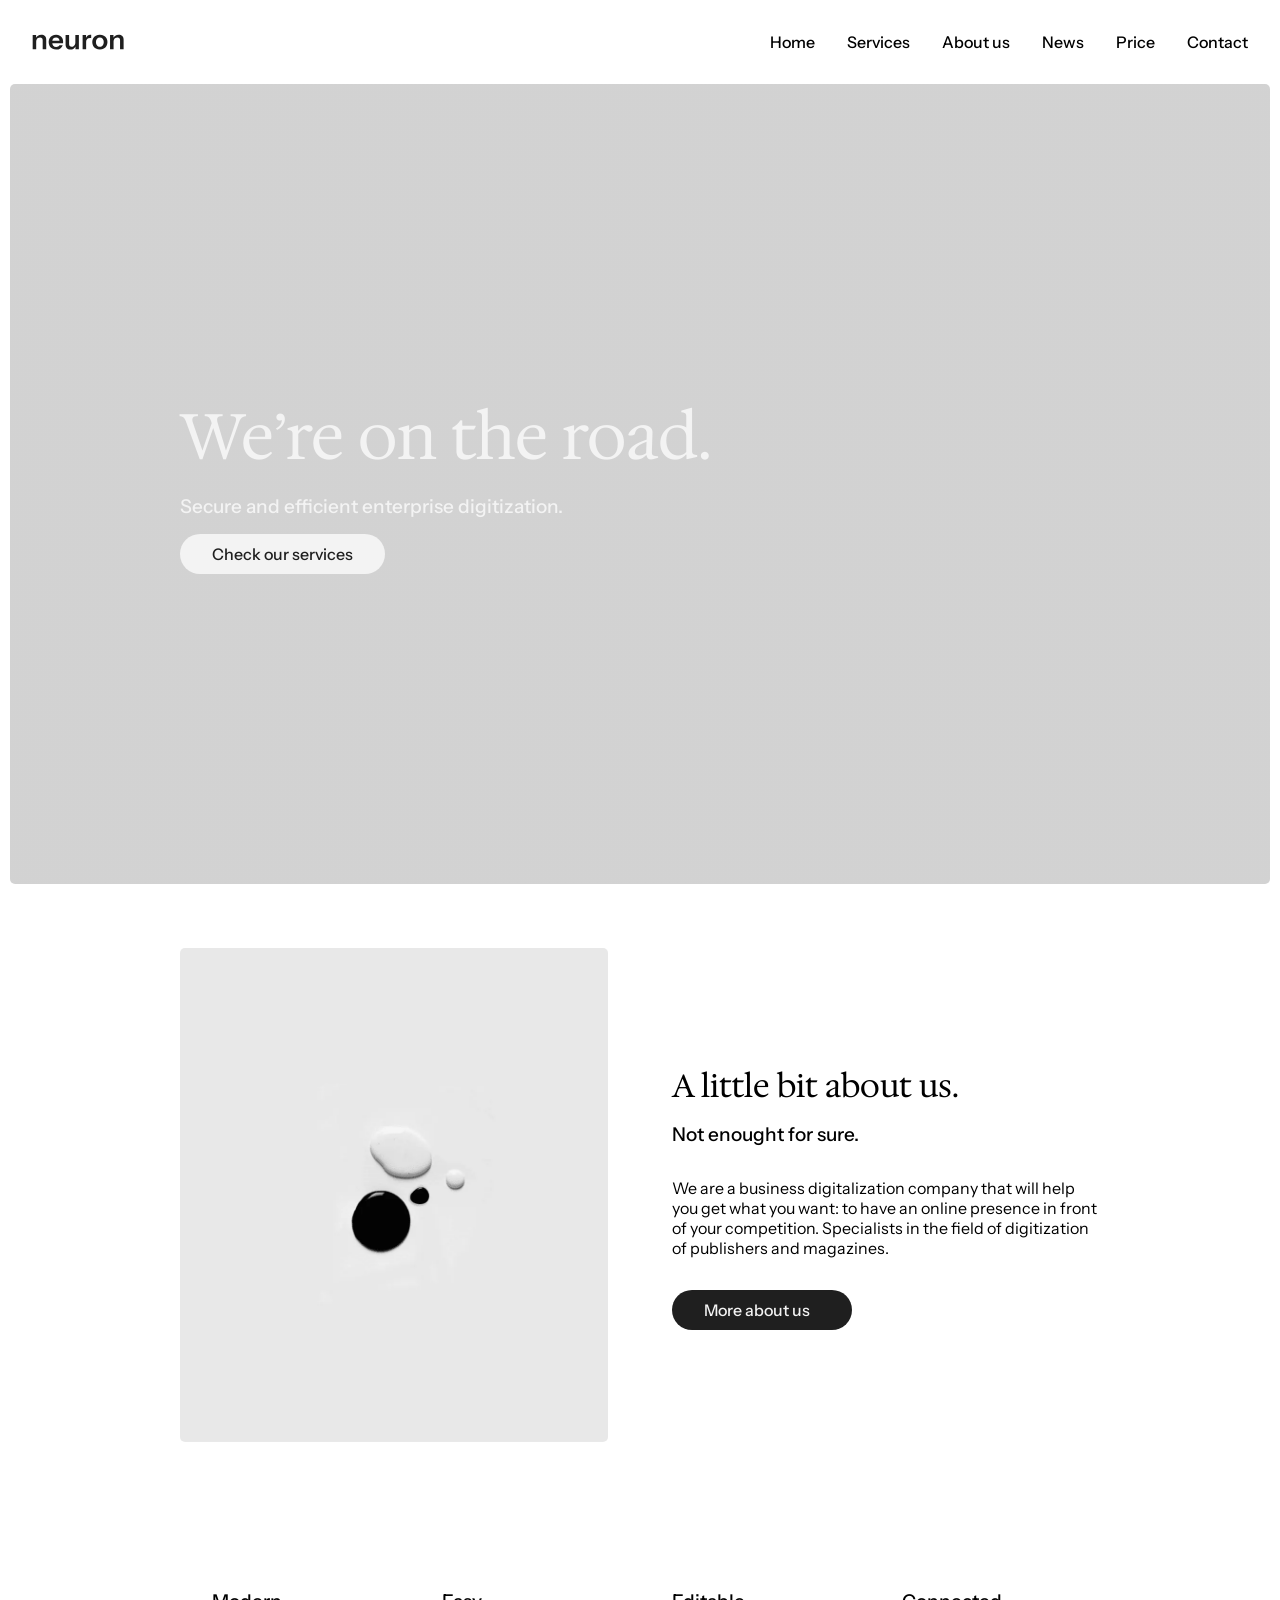
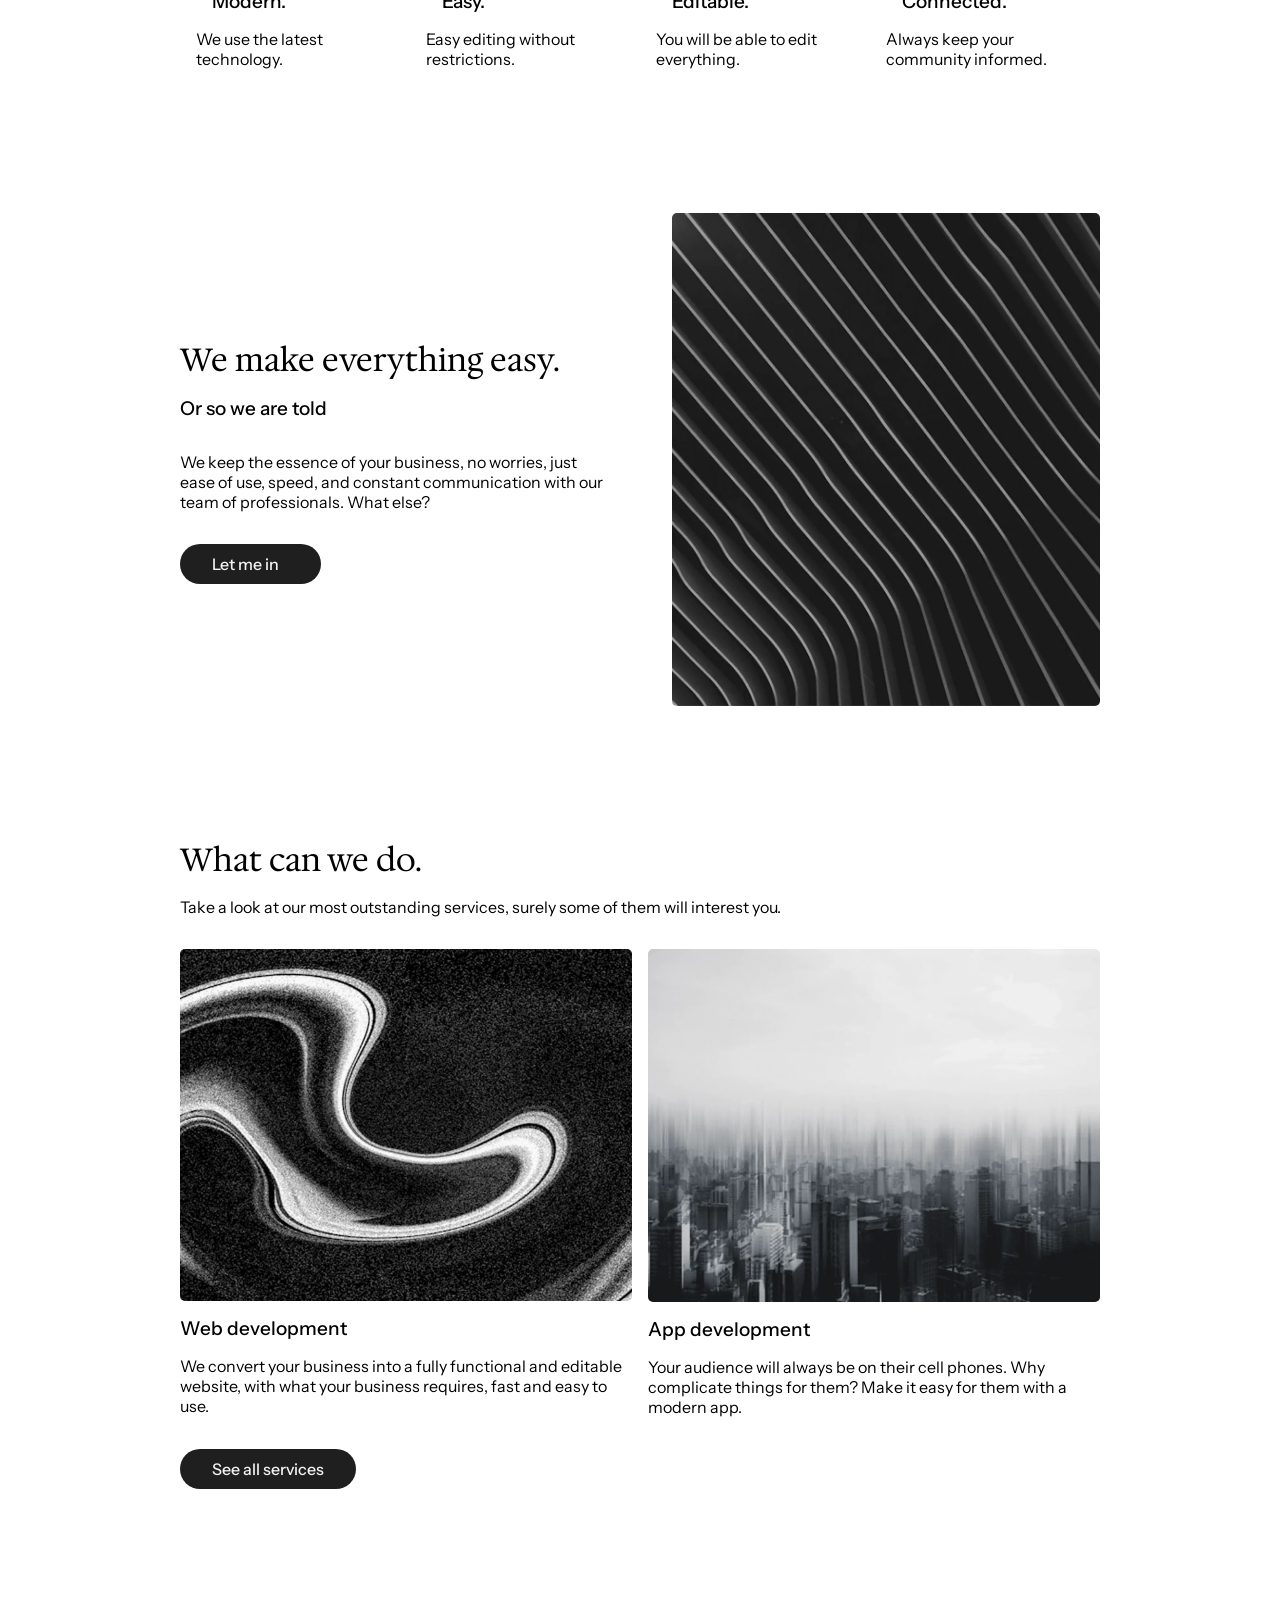
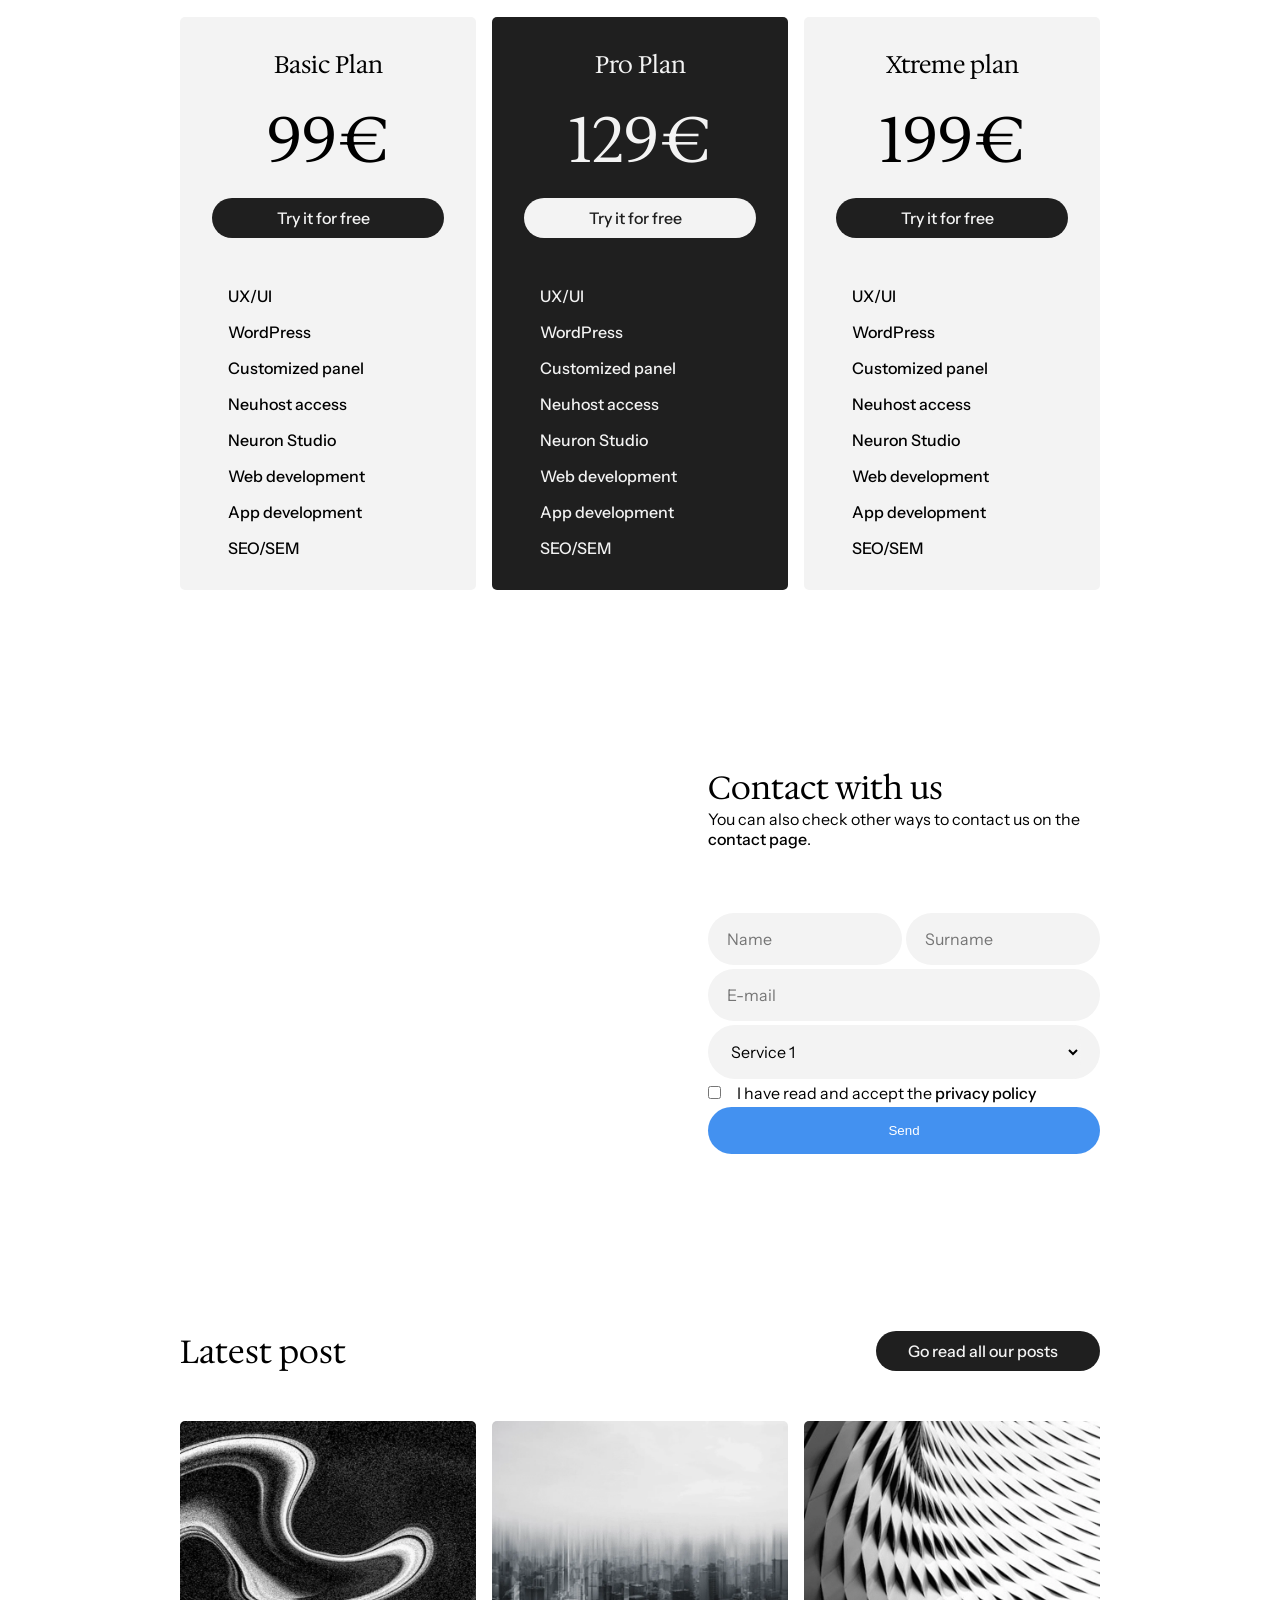
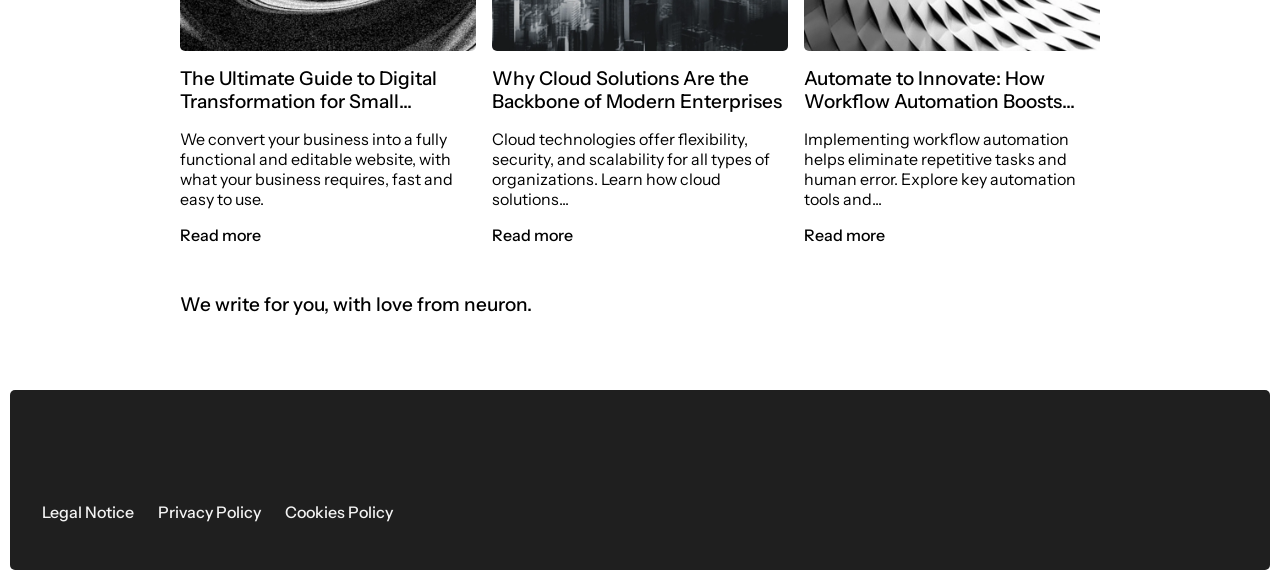
==== index.html @ 4b2fad84 "First commit" ====
<!DOCTYPE html>
<html lang="en">

<head>
    <meta charset="UTF-8">
    <meta name="viewport" content="width=device-width, initial-scale=1.0">
    <title>Neuron</title>
    <link rel="stylesheet" href="css/index.css">
    <link rel="preconnect" href="https://fonts.googleapis.com">
    <link rel="preconnect" href="https://fonts.gstatic.com" crossorigin>
    <link
        href="https://fonts.googleapis.com/css2?family=Hedvig+Letters+Serif:opsz@12..24&family=Instrument+Sans:ital,wght@0,400..700;1,400..700&display=swap"
        rel="stylesheet">
    <link href="https://cdn.jsdelivr.net/npm/remixicon@4.9.1/fonts/remixicon.min.css
" rel="stylesheet">
</head>

<body>
        <header class="header">
            <div class="header__block block--xl">
                <img src="media/logo/logo-black.svg" class="header__logo">
                <nav class="header__nav">
                    <ul>
                        <li><a href="/Neuron/index.html">Home</a></li>
                        <li><a href="/Neuron/services.html">Services</a></li>
                        <li><a href="#">About us</a></li>
                        <li><a href="#">News</a></li>
                        <li><a href="#prices">Price</a></li> <!--/ Anchor-->
                        <li><a href="#">Contact</a></li>
                    </ul>
                </nav>

            </div>
            </div>
        </header>

        <main>

            <!--/ Hero-->
            <section class="hero">
                <div class="hero__background">
                    <div class="hero__block block">
                        <h1>We’re on the road.</h1>
                        <p class="h4">Secure and efficient enterprise digitization.</p>
                        <a href="#" class="btn btn--light">Check our services</a>
                    </div>
                </div>
            </section>

            <!--/ Hero-->

            <!--/ CTA-->
            <section class="cta section">
                <div class="cta__block block">
                    <div class="cta__image">
                        <img src="media/img/Home-img-1.webp" alt="">
                    </div>
                    <div class="cta__content">
                        <div class="cta__heading">
                            <h2>A little bit about us.</h2>
                            <h3 class="h4">Not enought for sure.</h3>
                        </div>
                        <p>We are a business digitalization company that will help you get what you want: to have an
                            online
                            presence in front of your competition. Specialists in the field of digitization of
                            publishers
                            and
                            magazines.</p>
                        <a href="#" class="btn btn--dark">More about us <i class="ri-arrow-right-up-line"></i></a>
                    </div>
                </div>
            </section>
            <!--/ CTA-->

            <!-- Features-->
            <section class="features section">
                <div class="features__block block">
                    <div class="features__card">
                        <div class="features__card-heading">
                            <i class="ri-angularjs-line"></i>
                            <h2 class="h4">Modern.</h2>
                        </div>
                        <p>We use the latest technology.</p>
                    </div>
                    <div class="features__card">
                        <div class="features__card-heading">
                            <i class="ri-barcode-box-line"></i>
                            <h2 class="h4">Easy.</h2>
                        </div>
                        <p>Easy editing without restrictions.</p>
                    </div>
                    <div class="features__card">
                        <div class="features__card-heading">
                            <i class="ri-atom-line"></i>
                            <h2 class="h4">Editable.</h2>
                        </div>
                        <p>You will be able to edit everything.</p>
                    </div>
                    <div class="features__card">
                        <div class="features__card-heading">
                            <i class="ri-notification-line"></i>
                            <h2 class="h4">Connected.</h2>
                        </div>
                        <p>Always keep your community informed.</p>
                    </div>
                </div>
            </section>
            <!-- Features-->


            <!--/ CTA-->
            <section class="cta section">
                <div class="cta__block block">
                    <div class="cta__content">
                        <div class="cta__heading">
                            <h2>We make everything easy.</h2>
                            <h3 class="h4">Or so we are told</h3>
                        </div>
                        <p>We keep the essence of your business, no worries, just ease of use, speed, and constant
                            communication
                            with our team of professionals. What else?</p>
                        <a href="#" class="btn btn--dark">Let me in <i class="ri-arrow-right-up-line"></i></a>
                    </div>
                    <div class="cta__image">
                        <img src="media/img/Home-img-2.webp">
                    </div>
                </div>
            </section>
            <!--/ CTA-->

            <!--/ Services-->

            <section class="section services">
                <div class="services__block block">
                    <h2>What can we do.</h2>
                    <p>Take a look at our most outstanding services, surely some of them will interest you.</p>
                    <ul class="services__list">
                        <li class="services__list-item">
                            <img src="media/img/News-1.webp" alt="">
                            <h3 class="h4">Web development</h3>
                            <p>We convert your business into a fully functional and editable website, with what your
                                business
                                requires, fast and easy to use.</p>
                        </li>
                        <li class="services__list-item">
                            <img src="media/img/News-2.webp" alt="">
                            <h3 class="h4">App development</h3>
                            <p>Your audience will always be on their cell phones. Why complicate things for them? Make
                                it
                                easy
                                for them with a modern app.</p>
                        </li>
                    </ul>
                    <a href="#" class="btn btn--dark">See all services</a>
                </div>
            </section>

            <!--/ Services-->

            <!--Prices-->
            <section class="prices section">
                <div id="Prices" class="prices__block block">
                    <div class="prices__card">
                        <div class="prices__head">
                            <h2 class="h3">Basic Plan</h2>
                            <span class="h1">99€</span>
                            <a href="#" class="btn btn--dark">
                                Try it for free
                                <i class="ri-arrow-right-up-line"></i>
                            </a>
                        </div>
                        <ul class="prices__list">
                            <li>
                                <i class="ri-checkbox-circle-line"></i>
                                UX/UI
                            </li>
                            <li>
                                <i class="ri-checkbox-circle-line"></i>
                                WordPress
                            </li>
                            <li>
                                <i class="ri-checkbox-circle-line"></i>
                                Customized panel
                            </li>
                            <li>
                                <i class="ri-close-circle-line"></i>
                                Neuhost access
                            </li>
                            <li>
                                <i class="ri-close-circle-line"></i>
                                Neuron Studio
                            </li>
                            <li>
                                <i class="ri-close-circle-line"></i>
                                Web development
                            </li>
                            <li>
                                <i class="ri-close-circle-line"></i>
                                App development
                            </li>
                            <li>
                                <i class="ri-close-circle-line"></i>
                                SEO/SEM
                            </li>
                        </ul>
                    </div>
                    <div class="prices__card prices__card--dark">
                        <div class="prices__head logo-black">
                            <h2 class="h3">Pro Plan</h2>
                            <span class="h1">129€</span>
                            <a href="#" class="btn btn--light">
                                Try it for free
                                <i class="ri-arrow-right-up-line"></i>
                            </a>
                        </div>
                        <ul class="prices__list">
                            <li>
                                <i class="ri-checkbox-circle-line"></i>
                                UX/UI
                            </li>
                            <li>
                                <i class="ri-checkbox-circle-line"></i>
                                WordPress
                            </li>
                            <li>
                                <i class="ri-checkbox-circle-line"></i>
                                Customized panel
                            </li>
                            <li>
                                <i class="ri-checkbox-circle-line"></i>
                                Neuhost access
                            </li>
                            <li>
                                <i class="ri-checkbox-circle-line"></i>
                                Neuron Studio
                            </li>
                            <li>
                                <i class="ri-close-circle-line"></i>
                                Web development
                            </li>
                            <li>
                                <i class="ri-close-circle-line"></i>
                                App development
                            </li>
                            <li>
                                <i class="ri-close-circle-line"></i>
                                SEO/SEM
                            </li>
                        </ul>
                    </div>
                    <div class="prices__card">
                        <div class="prices__head">
                            <h2 class="h3">Xtreme plan</h2>
                            <span class="h1">199€</span>
                            <a href="#" class="btn btn--dark">
                                Try it for free
                                <i class="ri-arrow-right-up-line"></i>
                            </a>
                        </div>
                        <ul class="prices__list">
                            <li>
                                <i class="ri-checkbox-circle-line"></i>
                                UX/UI
                            </li>
                            <li>
                                <i class="ri-checkbox-circle-line"></i>
                                WordPress
                            </li>
                            <li>
                                <i class="ri-checkbox-circle-line"></i>
                                Customized panel
                            </li>
                            <li>
                                <i class="ri-checkbox-circle-line"></i>
                                Neuhost access
                            </li>
                            <li>
                                <i class="ri-checkbox-circle-line"></i>
                                Neuron Studio
                            </li>
                            <li>
                                <i class="ri-checkbox-circle-line"></i>
                                Web development
                            </li>
                            <li>
                                <i class="ri-checkbox-circle-line"></i>
                                App development
                            </li>
                            <li>
                                <i class="ri-checkbox-circle-line"></i>
                                SEO/SEM
                            </li>
                        </ul>
                    </div>
                </div>
            </section>
            <!--/ Prices-->

            <!--/ Contact-->

            <section class="contact section">
                <div class="contact__block block">
                    <div class="contact__map">
                        <!-- iframe -->
                        <iframe
                            src="https://www.google.com/maps/embed?pb=!1m14!1m12!1m3!1d6470.792214707222!2d-6.961074287861176!3d37.178962240431076!2m3!1f0!2f0!3f0!3m2!1i1024!2i768!4f13.1!5e0!3m2!1ses!2ses!4v1777922343008!5m2!1ses!2ses"
                            width="600" height="450" style="border:0;" allowfullscreen="" loading="lazy"
                            referrerpolicy="no-referrer-when-downgrade"></iframe>
                    </div>
                    <div class="contact__content">
                        <div>
                            <h2>Contact with us</h2>
                            <p>You can also check other ways to contact us on the <a href="#">contact page</a>.</p>
                        </div>
                        <form class="contact__form" action="#" method="GET">
                            <div class="contact__form-row">
                                <div class="contact__form-field">
                                    <label for="name">Nombre:</label>
                                    <input id="name" type="text" placeholder="Name" name="name">
                                </div>
                                <div class="contact__form-field">
                                    <label for="surname">Surname:</label>
                                    <input id="surname" type="text" placeholder="Surname" name="surname">
                                </div>
                            </div>
                            <div class="contact__form-field">
                                <label for="email">Email:</label>
                                <input id="email" type="email" placeholder="E-mail" name="email">
                            </div>
                            <div class="contact__form-field">
                                <label for="service">Service:</label>
                                <select name="service" id="service">
                                    <option value="service-1">Service 1</option>
                                    <option value="service-2">Service 2</option>
                                    <option value="service-3">Service 3</option>
                                    <option value="service-4">Service 4</option>
                                </select>
                            </div>
                            <label class="contact__form-acceptance">
                                <input type="checkbox" name="acceptance">
                                <span>I have read and accept the <a href="#">privacy policy</a></span>
                            </label>
                            <button type="submit">Send </button>
                        </form>
                    </div>
                </div>
            </section>

            <!--/ Contact-->

            <!--Latest post-->
            <section class="latest-post section">
                <div class="latest-post__block block">
                    <div class="latest-post__header">
                        <h2>Latest post</h2>
                        <a href="#" class="btn btn--dark">Go read all our posts <i
                                class="ri-arrow-right-up-line"></i></a>
                    </div>
                    <ul class="services__list">
                        <li class="services__list-item">
                            <img src="media/img/News-1.webp" alt="">
                            <h3 class="h4">The Ultimate Guide to Digital Transformation for Small...</h3>
                            <p>We convert your business into a fully functional and editable website, with what your
                                business
                                requires, fast and easy to use.</p>
                            <a href="#">Read more</a>
                        </li>
                        <li class="services__list-item">
                            <img src="media/img/News-2.webp" alt="">
                            <h3 class="h4">Why Cloud Solutions Are the Backbone of Modern Enterprises</h3>
                            <p>Cloud technologies offer flexibility, security, and scalability for all types of
                                organizations.
                                Learn how cloud solutions...</p>
                            <a href="#">Read more</a>
                        </li>
                        <li class="services__list-item">
                            <img src="media/img/News-3.webp" alt="">
                            <h3 class="h4">Automate to Innovate: How Workflow Automation Boosts...</h3>
                            <p>Implementing workflow automation helps eliminate repetitive tasks and human error.
                                Explore
                                key
                                automation tools and...</p>
                            <a href="#">Read more</a>
                        </li>
                    </ul>
                    <span class="h4">We write for you, with love from neuron.</span>
                </div>
            </section>
        </main>

        <!--Latest post-->

        <!--Footer-->

        <footer class="footer">
            <div class="footer__block block--xl">
                <div class="footer__logo">
                    <img src="/Neuron/media/logo/logo-light.svg" alt="">
                    <ul class="footer__social">
                        <li> <a href="#" target="_blank"><i class="ri-instagram-line"></i></a>
                        <li> <a href="#" target="_blank"><i class="ri-meta-line"></i></i></a>
                        <li> <a href="#" target="_blank"><i class="ri-youtube-line"></i></a>
                        <li> <a href="#" target="_blank"><i class="ri-pinterest-fill"></i></a>
                    </ul>
                </div>
                <ul class="footer__legal">
                    <li> <a href="#"></a>Legal Notice</li>
                    <li> <a href="#"></a>Privacy Policy</li>
                    <li> <a href="#"></a>Cookies Policy</li>
                </ul>

            </div>
        </footer>

        <!--Footer-->
</body>

</html>
---- css/index.css ----
* {
    box-sizing: border-box;
    padding: 0;
    margin: 0;
}

.html {
    scroll-behavior: smooth;
}

img {
    max-width: 100%;
    border-radius: .3125rem;
}

a {
    color: inherit;
    text-decoration: none;
}

ul {
    list-style: none;
}

/* Styles */

:root {
    /* Colors */
    --color-black: #1F1F1F;
    --color-light: #F3F3F3;
    --color-primary: #4391F0;
    --color-white: #FFF;
    --color-error: #E26868;

    /* Fonts */
    --text-xl: normal normal 400 normal clamp(3em, 5vw, 4em) normal, "Hedvig Letters Serif", serif;
    --text-lg: normal normal 400 normal clamp(1.5em, 5vw, 2em) normal, "Hedvig Letters Serif", serif;
    --text-md: normal normal 400 normal clamp(1.1875em, 5vw, 1.5em) normal, "Hedvig Letters Serif", serif;
    --text-sm: normal normal 500 normal clamp(1.0625em, 5vw, 1.1875em) normal, "Instrument Sans", sans-serif;
    --text-xs: normal normal 400 normal clamp(.875rem, 5vw, 1rem) normal, "Instrument Sans", sans-serif;

    /* Spaces */
    --space-1: .25rem;
    --space-2: .5rem;
    --space-4: 1rem;
    --space-6: 1.5rem;
    --space-8: 2rem;
    --space-12: 3rem;
    --space-16: 4rem;

    /* Layout */
    --max-width: 57.5rem;
    --max-width-xl: 88.75rem;
    --min-width: 18rem;
    --min-width-xs: 12.5rem;

    /* Border */
    --radius-sm: .3125rem;
}

/* Components */
h1,
.h1 {
    font: var(--text-xl);
}

h2,
.h2 {
    font: var(--text-lg);
}

h3,
.h3 {
    font: var(--text-md);
}

h4,
.h4 {
    font: var(--text-sm);
}

p,
.body,
label,
input,
select,
textarea {
    font: var(--text-xs);
}

label {
    display: none;
}

a,
.link,
ul {
    font: var(--text-xs);
    font-weight: 500;
}

.btn {
    padding: .625rem 2rem;
    border-radius: var(--space-12);
    display: flex;
    justify-content: center;
    align-items: center;
    gap: .625rem;


    &.btn--dark {
        background-color: var(--color-black);
        color: var(--color-light);
    }


    &.btn--dark:hover {
        background-color: var(--color-black);
        color: var(--color-light);
    }


    &.btn--light {
        background-color: var(--color-light);
        color: var(--color-black);
    }
}

input,
select {
    padding: 1rem 1.1875rem;
    border-radius: 5rem;
    border: none;
    background-color: var(--color-light);
    width: 100%;
}

select {
    border-right: 1.1875rem solid var(--color-light);
}

button[type="submit"] {
    background-color: var(--color-primary);
    border-radius: 5rem;
    display: flex;
    justify-content: center;
    align-items: center;
    gap: .625rem;
    color: var(--color-white);
    border: none;
    padding: var(--space-4);
}

.section {
    padding: var(--space-16) var(--space-4);
}

.block {
    max-width: var(--max-width);
    margin: 0 auto;
}

.block--xl {
    max-width: var(--max-width-xl);
    margin: 0 auto;
}

/* Components*/

/* Header */

.header {
    padding: var(--space-8);
}

.header__block {
    display: flex;
    justify-content: space-between;
}

.header__logo {
    max-width: 5.75rem;
    border-radius: 0;
}

.header__nav {

    & ul {
        display: flex;
        gap: var(--space-8);
        list-style: none;
        align-items: center;
    }
}

/* Hero */

.hero {
    color: var(--color-light);
    padding: 0 .625rem;
}

.hero__background {
    background: linear-gradient(90deg, rgba(31, 31, 31, .2) 0%, rgba(31, 31, 31, .2) 100%), url("/Neuron/media/img/Home-banner.webp");
    background-position: center;
    background-repeat: no-repeat;
    background-size: cover;

    min-height: 50rem;
    border-radius: .3125rem;
    max-width: var(--max-width-xl);
    margin: 0 auto;

    display: flex;
    justify-content: center;
    align-items: center;
    padding: var(--space-6)
}

.hero__block {
    width: 100%;
    display: flex;
    flex-direction: column;
    align-items: start;
    gap: var(--space-4);
}

.background--services {

    background: linear-gradient(90deg, rgba(31, 31, 31, .2) 0%, rgba(31, 31, 31, .2) 100%), url("/Neuron/media/img/Services-banner.webp");
    background-position: center;
    background-repeat: no-repeat;
    background-size: cover;

    min-height: 50rem;
    border-radius: .3125rem;
    max-width: var(--max-width-xl);
    margin: 0 auto;

}

/* Hero */

/* CTA */

.cta__block {
    display: flex;
    flex-wrap: wrap;
    gap: var(--space-16);
}

.cta__image {
    flex: 1 1 var(--min-width);
}

.cta__content {
    flex: 1 1 var(--min-width);
    display: flex;
    flex-direction: column;
    justify-content: center;
    align-items: start;
    gap: var(--space-8);
}

.cta__heading {
    display: flex;
    flex-direction: column;
    gap: var(--space-4);

}

/* CTA */

/* Features */

.features__block {
    display: grid;
    grid-template-columns: repeat(auto-fit, minmax(var(--min-width-xs), 1fr));
}

.features__card {
    display: flex;
    flex-direction: column;
    gap: var(--space-4);
    padding: var(--space-4);
}

.features__card-heading {
    display: flex;
    align-items: center;
    gap: var(--space-4);
}

/* Features */

/* Services */
.services__block {
    display: flex;
    flex-direction: column;
    gap: var(--space-4);
    align-items: start;
}

.services__list {
    display: grid;
    grid-template-columns: repeat(auto-fit, minmax(var(--min-width), 1fr));
    gap: var(--space-4);
    padding: var(--space-4) 0;
}

.services__list-item {
    display: flex;
    flex-direction: column;
    gap: var(--space-4);
}

/* Prices */
.prices__block {
    display: flex;
    flex-wrap: wrap;
    gap: var(--space-4);
}

.prices__card {
    flex: 1 1 var(--min-width-xs);
    display: flex;
    flex-direction: column;
    padding: var(--space-8);
    gap: var(--space-12);
    background-color: var(--color-light);
    border-radius: var(--radius-sm);

    &.prices__card--dark {
        background-color: var(--color-black);
        color: var(--color-light);
    }
}

.prices__head {
    text-align: center;
    display: flex;
    flex-direction: column;
    gap: var(--space-4);
}

.prices__list {
    display: flex;
    flex-direction: column;
    gap: var(--space-4);

    & li {
        display: flex;
        gap: var(--space-4);
        align-items: center;

        & .ri-close-circle-line {
            color: var(--color-error);
        }
    }
}

/* Contact */

.contact__block {

    display: flex;
    flex-wrap: wrap;
    gap: var(--space-8);

}

.contact__map {
    flex: 2 1 var(--min-width);


    & iframe {
        height: 100%;
        width: 100%;
        border-radius: var(--radius-sm);
        filter: grayscale();
    }
}

.contact__content {
    flex: 1 1 var(--min-width);
    display: flex;
    flex-direction: column;
    gap: var(--space-16);
    align-self: center;
    padding: 3rem 0;


}

.contact__form {
    display: flex;
    flex-direction: column;
    gap: .25rem;
}

.contact__form-row {
    display: flex;
    gap: .25rem;
}


.contact__form-acceptance {
    display: flex;
    justify-content: start;
    align-items: center;

    gap: var(--space-4);

    & input {
        width: auto;
    }
}

/* latest post */

.latest-post__block {
    display: flex;
    flex-direction: column;
    gap: var(--space-8);
}

.latest-post__header {
    display: flex;
    justify-content: space-between;
    align-items: center;
}

.services__list {
    display: grid;
    grid-template-columns: repeat(auto-fit, minmax(var(--min-width-xs), 1fr));
    gap: var(--space-4);
    padding: var(--space-4) 0;
}

.services__list-item {
    display: flex;
    flex-direction: column;
    gap: var(--space-4);

}

.footer {
    padding: 0.625rem
}

.footer__block {
    background-color: var(--color-black);
    color: var(--color-light);
    border-radius: var(--radius-sm);
    padding: var(--space-8);
    display: flex;
    flex-direction: column;
    gap: var(--space-8);
}

.footer__logo {
    display: flex;
    justify-content: space-between;
    padding: var(--space-4) 0;
}

.footer__social {
    display: flex;
    gap: var(--space-4);

}

.footer__legal {
    display: flex;
    gap: var(--space-6);
    padding: var(--space-4) 0;
}
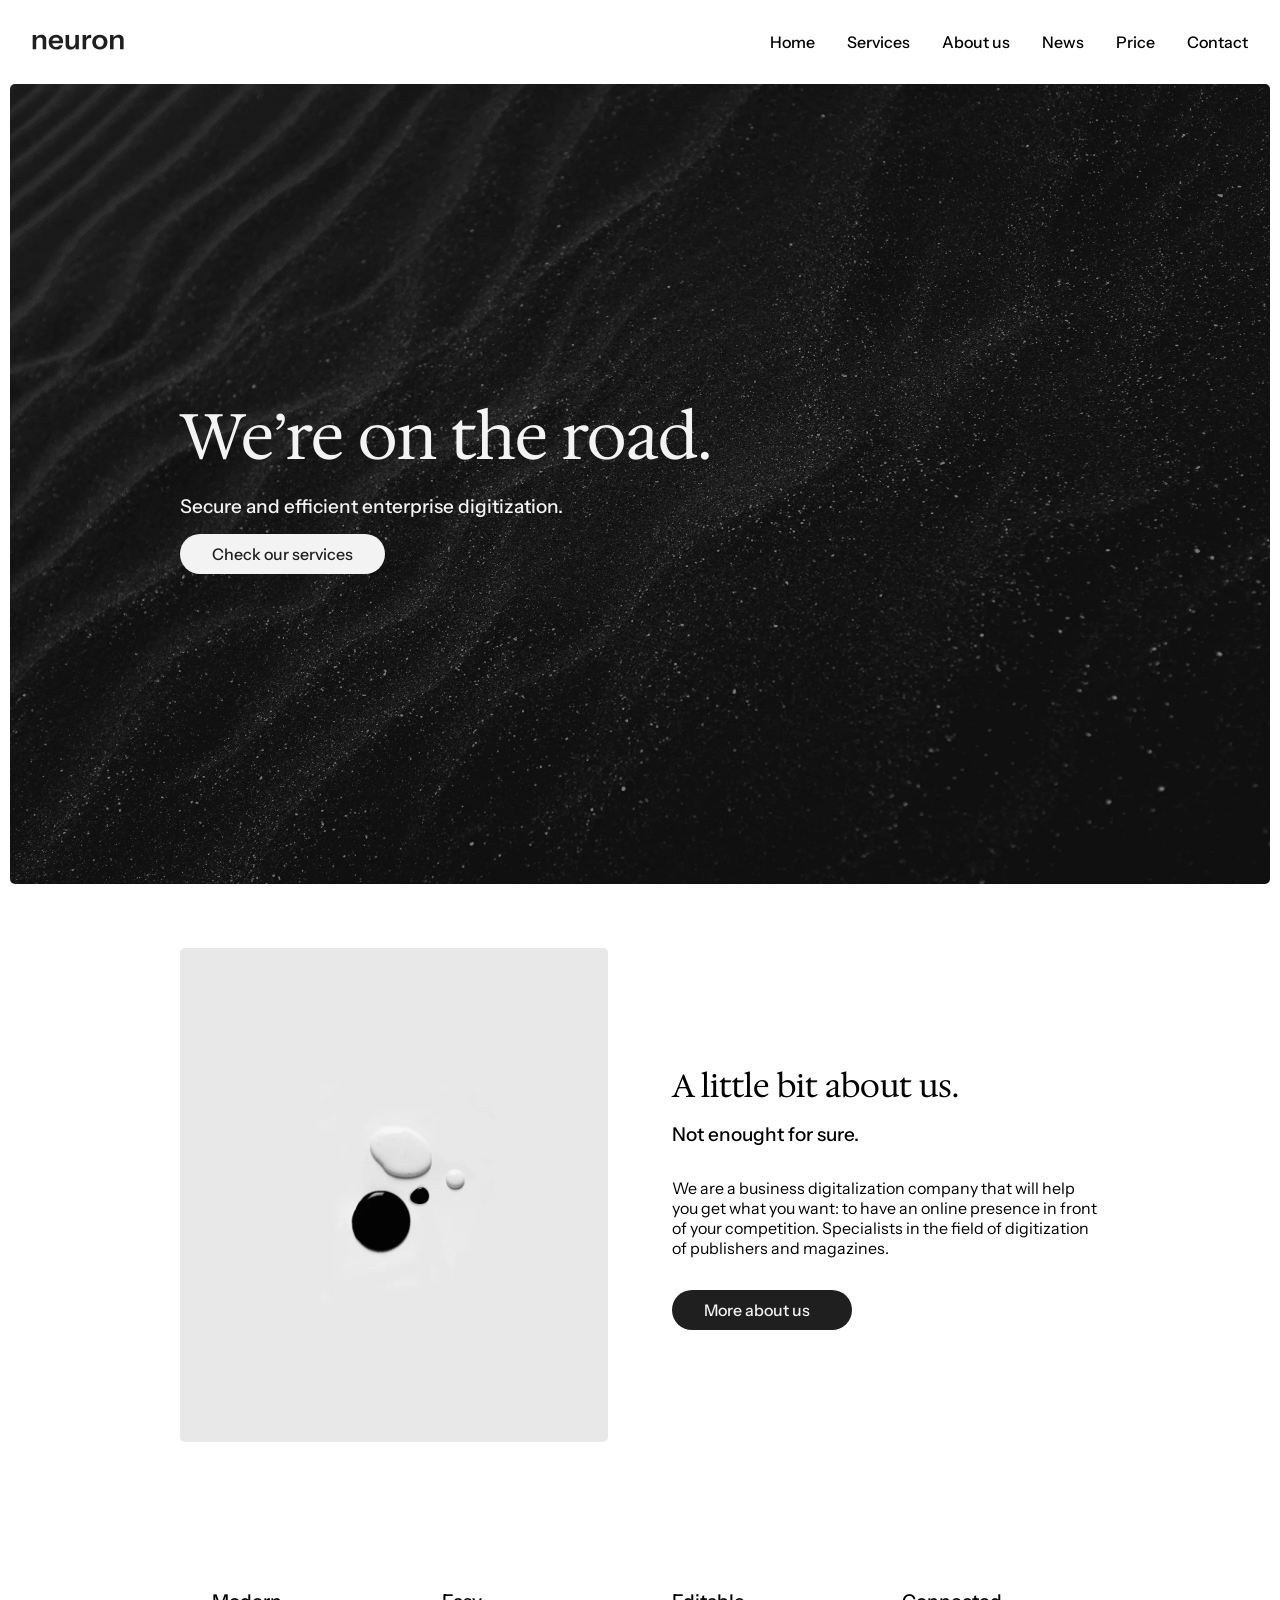
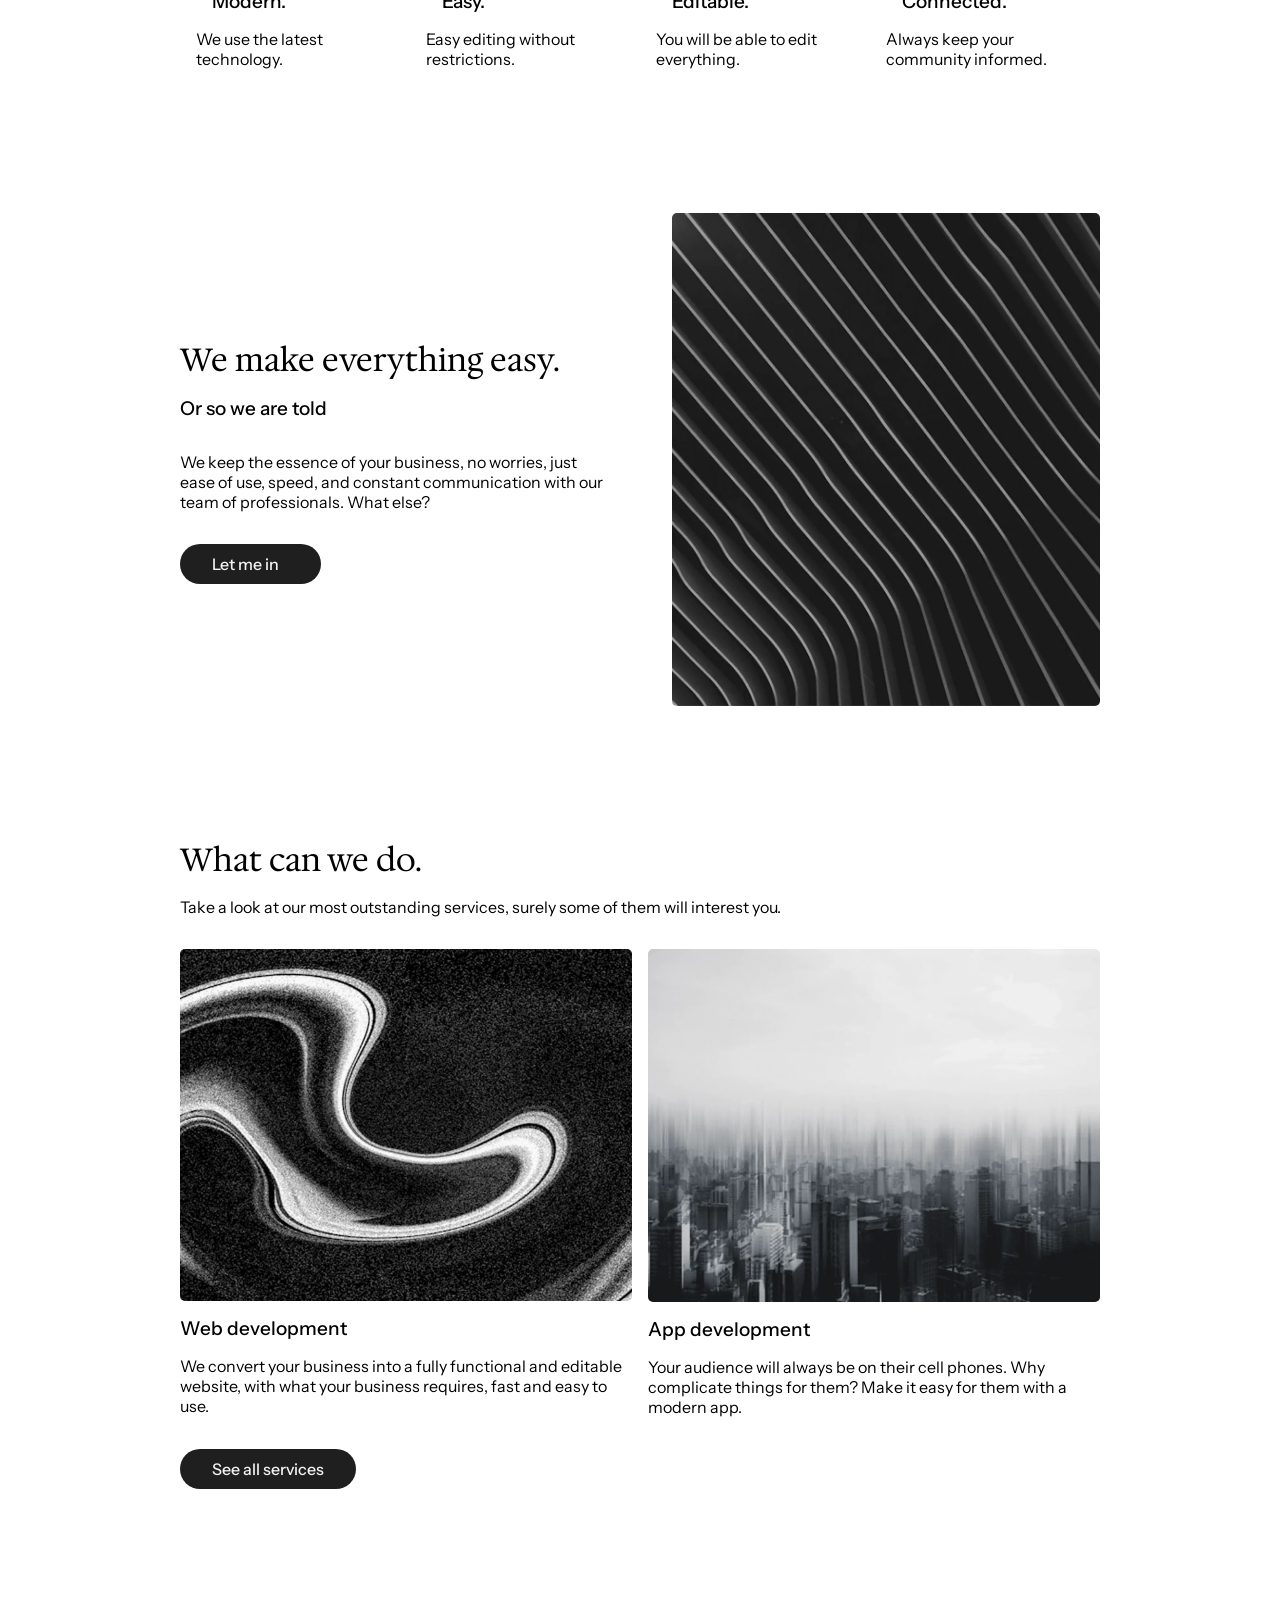
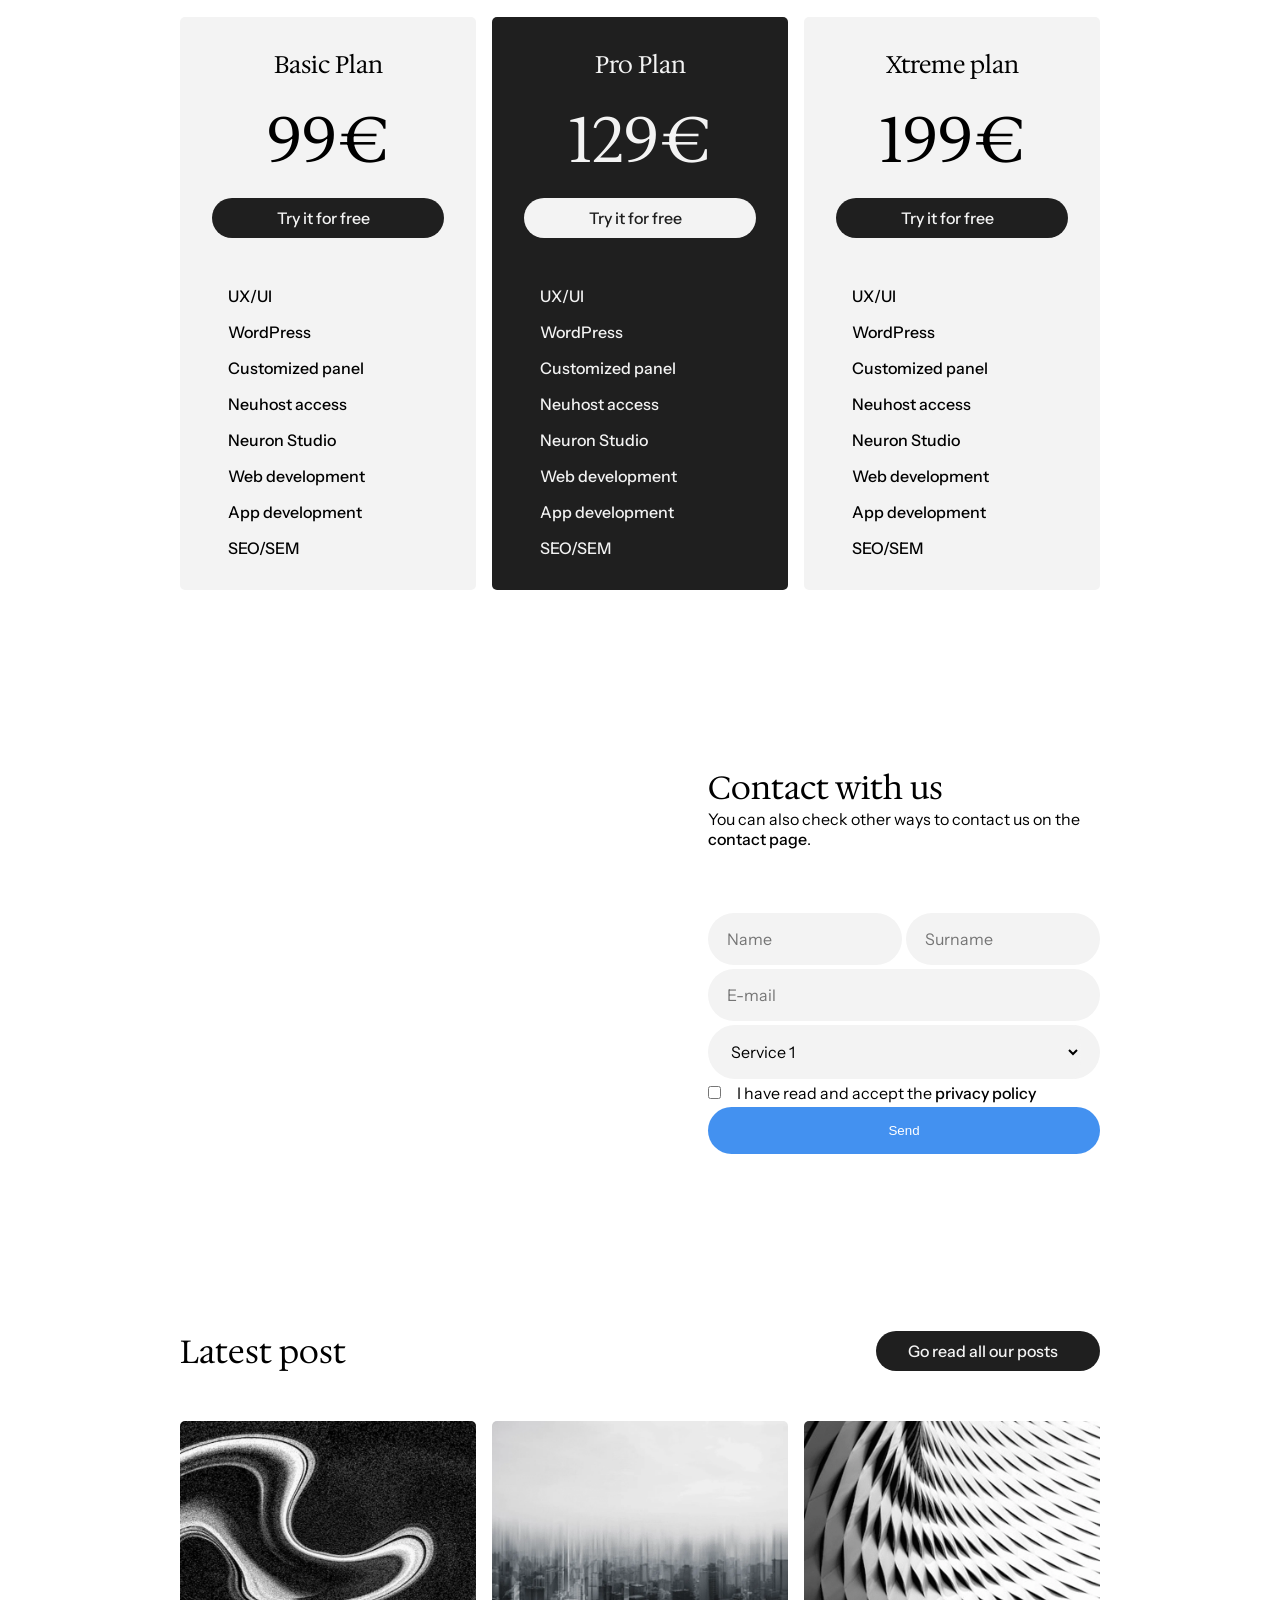
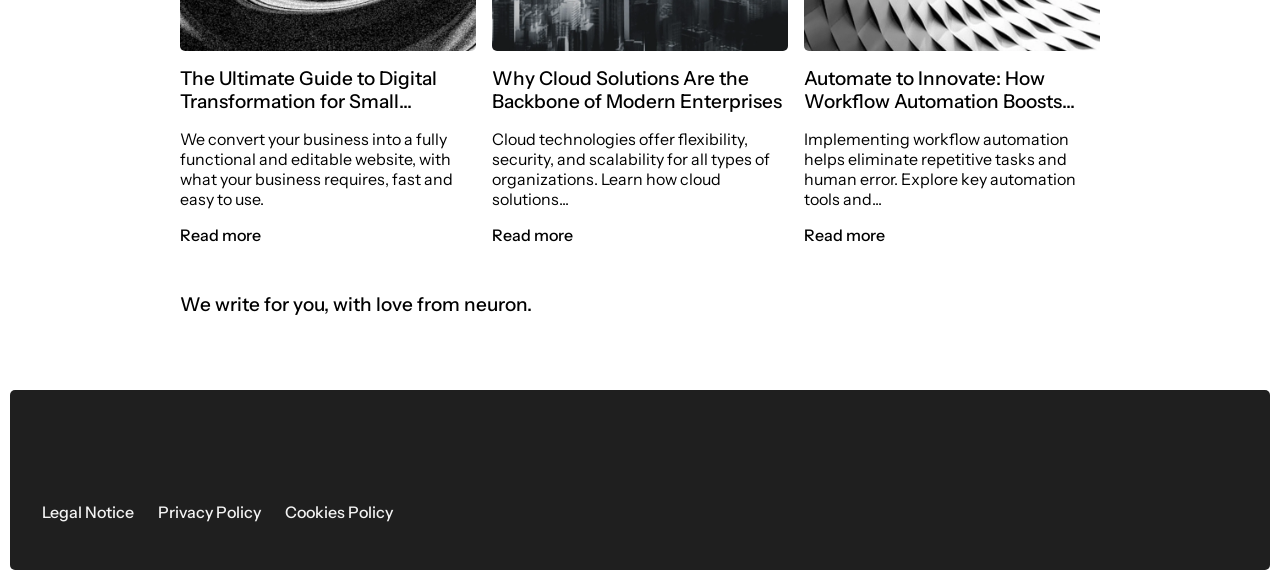
==== commit 5ad1d464: "WIP" ====
--- a/index.html
+++ b/index.html
@@ -21,12 +21,12 @@
                 <img src="media/logo/logo-black.svg" class="header__logo">
                 <nav class="header__nav">
                     <ul>
-                        <li><a href="/Neuron/index.html">Home</a></li>
-                        <li><a href="/Neuron/services.html">Services</a></li>
-                        <li><a href="#">About us</a></li>
-                        <li><a href="#">News</a></li>
+                        <li><a href="/index.html">Home</a></li>
+                        <li><a href="/services.html">Services</a></li>
+                        <li><a href="/about.html">About us</a></li>
+                        <li><a href="/news.html">News</a></li>
                         <li><a href="#prices">Price</a></li> <!--/ Anchor-->
-                        <li><a href="#">Contact</a></li>
+                        <li><a href="/contact.html">Contact</a></li>
                     </ul>
                 </nav>
 
--- a/css/index.css
+++ b/css/index.css
@@ -201,7 +201,7 @@
 }
 
 .hero__background {
-    background: linear-gradient(90deg, rgba(31, 31, 31, .2) 0%, rgba(31, 31, 31, .2) 100%), url("/Neuron/media/img/Home-banner.webp");
+    background: linear-gradient(90deg, rgba(31, 31, 31, .2) 0%, rgba(31, 31, 31, .2) 100%), url("../media/img/Home-banner.webp");
     background-position: center;
     background-repeat: no-repeat;
     background-size: cover;
